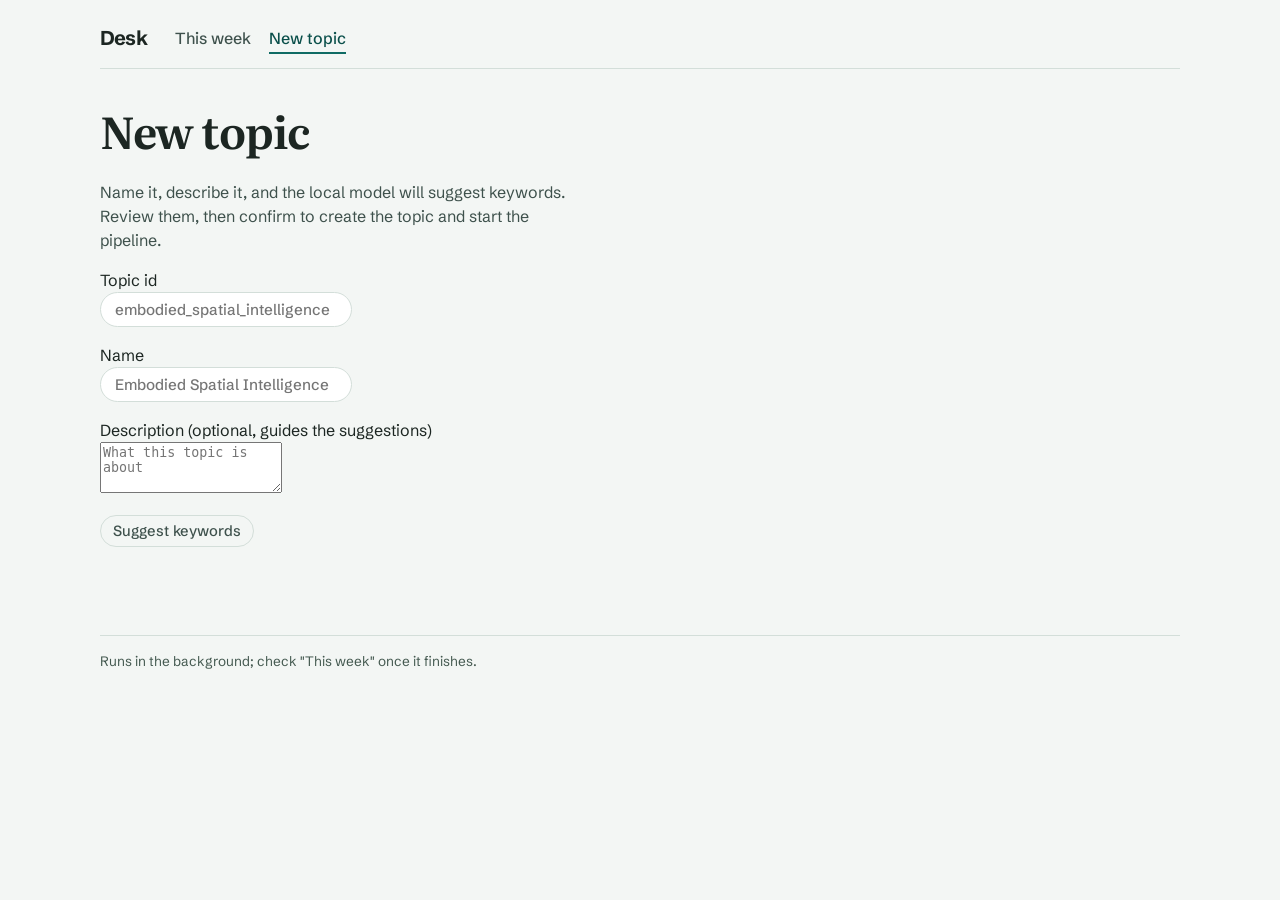
==== web/new-topic.html @ d1366c11 "feat(topics): suggest keywords and trigger the pipeline on topic creation Adds a new topics.suggest " ====
<!DOCTYPE html>
<html lang="en">
  <head>
    <meta charset="utf-8" />
    <meta name="viewport" content="width=device-width, initial-scale=1" />
    <title>New topic · Desk</title>
    <meta name="theme-color" content="#f3f6f4" />
    <link rel="preconnect" href="https://fonts.googleapis.com" />
    <link rel="preconnect" href="https://fonts.gstatic.com" crossorigin />
    <link
      href="https://fonts.googleapis.com/css2?family=IBM+Plex+Mono:wght@400;500&family=Literata:opsz,wght@7..72,480;7..72,650&family=Schibsted+Grotesk:wght@500;600;700&display=swap"
      rel="stylesheet"
    />
    <link rel="stylesheet" href="css/desk.css" />
  </head>
  <body>
    <a class="skip" href="#main">Skip to content</a>
    <div class="wrap">
      <header class="topbar">
        <a class="brand" href="index.html">Desk</a>
        <nav class="nav" aria-label="Desk">
          <a href="index.html">This week</a>
          <a href="new-topic.html" aria-current="page">New topic</a>
        </nav>
      </header>
      <main id="main">
        <h1>New topic</h1>
        <p class="empty" id="intro">
          Name it, describe it, and the local model will suggest keywords. Review them, then
          confirm to create the topic and start the pipeline.
        </p>

        <form id="topic-form">
          <p>
            <label for="topic-id">Topic id</label><br />
            <input class="search" id="topic-id" name="id" required pattern="[a-z0-9_]+"
              placeholder="embodied_spatial_intelligence" />
          </p>
          <p>
            <label for="topic-name">Name</label><br />
            <input class="search" id="topic-name" name="name" required
              placeholder="Embodied Spatial Intelligence" />
          </p>
          <p>
            <label for="topic-description">Description (optional, guides the suggestions)</label
            ><br />
            <textarea id="topic-description" name="description" rows="3"
              placeholder="What this topic is about"></textarea>
          </p>
          <p><button class="button" type="submit" id="suggest-button">Suggest keywords</button></p>
        </form>

        <div id="review" hidden>
          <h2>Suggested keywords</h2>
          <p id="keyword-list"></p>
          <p>
            <button class="button" id="confirm-button" type="button">
              Create topic and start pipeline
            </button>
            <button class="button" id="cancel-button" type="button">Back</button>
          </p>
        </div>

        <p id="status" role="status"></p>
      </main>
      <footer class="footer">Runs in the background; check "This week" once it finishes.</footer>
    </div>
    <script src="js/new-topic.js"></script>
  </body>
</html>
---- web/css/desk.css ----
/* Reading desk. Cool paper, ink, one tide accent. The rubber stamp is the only playful mark. */

:root {
  --paper: #f3f6f4;
  --ink: #1c2622;
  --muted: #3e514c;
  --faint: #445950;
  --line: #d3ded9;
  --card: #ffffff;
  --tide: #0f6b64;
  --tide-deep: #0a4f4a;
  --wash: #e4f2ef;
  --carmine: #9d3450;
  --sans: "Schibsted Grotesk", "Avenir Next", "Segoe UI", sans-serif;
  --serif: "Literata", "Iowan Old Style", Palatino, Georgia, serif;
  --mono: "IBM Plex Mono", ui-monospace, monospace;
  color-scheme: light;
}

*,
*::before,
*::after {
  box-sizing: border-box;
}

html {
  scroll-behavior: smooth;
}

body {
  margin: 0;
  background: var(--paper);
  color: var(--ink);
  font-family: var(--sans);
  font-size: 16px;
  line-height: 1.5;
}

::selection {
  background: var(--wash);
  color: var(--ink);
}

a {
  color: var(--tide-deep);
  text-decoration-thickness: 1px;
  text-underline-offset: 0.18em;
}

a:hover {
  color: var(--tide);
}

:focus-visible {
  outline: 2px solid var(--tide);
  outline-offset: 3px;
}

.skip {
  position: absolute;
  left: 16px;
  top: -48px;
  background: var(--ink);
  color: white;
  padding: 8px 12px;
  z-index: 5;
}

.skip:focus {
  top: 12px;
}

.wrap {
  width: min(1080px, calc(100vw - 40px));
  margin: 0 auto;
}

.topbar {
  display: grid;
  grid-template-columns: auto 1fr auto;
  grid-template-areas: "brand nav tools";
  align-items: center;
  gap: 12px 28px;
  padding: 22px 0 14px;
  position: sticky;
  top: 0;
  z-index: 3;
  background: var(--paper);
  border-bottom: 1px solid var(--line);
}

.brand {
  grid-area: brand;
  font-weight: 700;
  letter-spacing: -0.04em;
  font-size: 1.25rem;
  color: var(--ink);
  text-decoration: none;
}

.nav {
  grid-area: nav;
  display: flex;
  flex-wrap: wrap;
  gap: 6px 18px;
  min-width: 0;
}

.nav a {
  color: var(--muted);
  text-decoration: none;
  font-weight: 500;
  padding: 4px 0;
}

.nav a:hover {
  color: var(--ink);
}

.nav a[aria-current="page"] {
  color: var(--tide-deep);
  box-shadow: inset 0 -2px 0 var(--tide);
}

.tools {
  grid-area: tools;
  display: flex;
  flex-wrap: wrap;
  gap: 10px;
  justify-content: flex-end;
}

.switcher {
  appearance: none;
  font: 500 0.92rem var(--sans);
  color: var(--ink);
  background: transparent url("data:image/svg+xml,%3Csvg xmlns='http://www.w3.org/2000/svg' width='12' height='8' viewBox='0 0 12 8'%3E%3Cpath fill='%233e514c' d='M1 1.5 6 6.5 11 1.5'/%3E%3C/svg%3E") no-repeat right 2px center;
  border: none;
  border-bottom: 1px solid var(--line);
  border-radius: 0;
  padding: 6px 18px 6px 0;
  max-width: 16rem;
}

#main {
  padding: 36px 0 72px;
  outline: none;
}

.kicker {
  margin: 0 0 8px;
  font-family: var(--mono);
  font-size: 0.72rem;
  font-weight: 500;
  letter-spacing: 0.14em;
  text-transform: uppercase;
  color: var(--faint);
}

h1,
h2,
h3,
.paper-row-title {
  font-family: var(--serif);
  font-weight: 650;
  letter-spacing: -0.02em;
}

h3 {
  margin: 0 0 0.35rem;
  font-size: 1.15rem;
  line-height: 1.3;
}

h1 {
  margin: 0;
  font-size: clamp(2rem, 4vw, 2.75rem);
  line-height: 1.15;
}

h2 {
  margin: 2rem 0 0.6rem;
  font-size: 1.35rem;
  line-height: 1.25;
}

.week-head,
.page-head {
  display: flex;
  justify-content: space-between;
  align-items: flex-start;
  gap: 20px;
}

.stamp {
  flex: none;
  margin: 8px 0 0 16px;
  transform-origin: center;
  font-family: var(--mono);
  font-size: 0.68rem;
  font-weight: 500;
  letter-spacing: 0.12em;
  text-transform: uppercase;
  line-height: 1;
  padding: 0.5rem 0.7rem 0.42rem 0.55rem;
  border: 2px solid currentColor;
  box-shadow: inset 0 0 0 1px currentColor;
  border-radius: 2px;
  transform: rotate(-8deg);
}

.stamp-complete,
.stamp-running {
  color: var(--tide);
}

.stamp-degraded,
.stamp-failed {
  color: var(--carmine);
}

.stamp-land {
  animation: stamp-in 280ms ease-out both;
}

@keyframes stamp-in {
  from {
    opacity: 0;
    transform: rotate(-16deg) scale(1.06);
  }
  to {
    opacity: 1;
    transform: rotate(-8deg) scale(1);
  }
}

.funnel {
  display: flex;
  flex-wrap: wrap;
  gap: 0.35rem 0.9rem;
  margin: 18px 0 0;
  padding: 0;
  list-style: none;
  color: var(--muted);
  font-variant-numeric: tabular-nums;
}

.funnel strong {
  color: var(--ink);
  font-weight: 600;
}

.quiet {
  margin: 8px 0 0;
  color: var(--faint);
  font-size: 0.9rem;
}

.desk-grid {
  display: grid;
  grid-template-columns: minmax(0, 1fr) 260px;
  gap: 48px;
  align-items: start;
  margin-top: 28px;
}

.desk-grid > * {
  min-width: 0;
}

.lede {
  margin: 0;
  max-width: min(62ch, 100%);
  font-family: var(--serif);
  font-size: 1.28rem;
  font-weight: 480;
  line-height: 1.45;
  font-optical-sizing: auto;
}

.finding,
.idea,
.gap {
  margin: 0 0 1.1rem;
  max-width: min(66ch, 100%);
}

.finding p,
.prose p,
.gap p,
.idea p {
  margin: 0 0 0.4rem;
}

.from,
.support {
  margin: 0;
  color: var(--muted);
  font-size: 0.9rem;
}

.side {
  position: sticky;
  top: 84px;
  padding-top: 4px;
}

.shelf-label {
  margin: 14px 0 4px;
  font-size: 0.78rem;
  font-weight: 600;
  letter-spacing: 0.04em;
  text-transform: uppercase;
  color: var(--faint);
}

.shelf {
  list-style: none;
  margin: 0;
  padding: 0;
}

.shelf a {
  display: block;
  padding: 6px 0;
  text-decoration: none;
  color: var(--ink);
  border-top: 1px solid var(--line);
}

.shelf li:last-child a {
  border-bottom: 1px solid var(--line);
}

.shelf a:hover {
  color: var(--tide-deep);
}

.errors {
  margin-top: 28px;
  max-width: 66ch;
}

.errors summary {
  cursor: pointer;
  color: var(--carmine);
  font-weight: 600;
}

.error-list {
  margin: 10px 0 0;
  padding: 0;
  list-style: none;
}

.error-list li {
  padding: 8px 0;
  border-top: 1px solid var(--line);
  color: var(--muted);
}

.error-list strong {
  color: var(--ink);
  font-weight: 600;
}

.filters {
  display: flex;
  flex-wrap: wrap;
  gap: 8px;
  align-items: center;
  margin: 20px 0 8px;
}

.filters button,
.suggest button,
.button {
  font: 500 0.92rem var(--sans);
  color: var(--muted);
  background: transparent;
  border: 1px solid var(--line);
  border-radius: 999px;
  padding: 6px 12px;
  cursor: pointer;
}

.filters button[aria-pressed="true"] {
  color: var(--tide-deep);
  background: var(--wash);
  border-color: transparent;
}

.filters button:hover,
.suggest button:hover,
.button:hover {
  color: var(--ink);
  border-color: var(--muted);
}

.search {
  margin-left: auto;
  font: 500 0.95rem var(--sans);
  color: var(--ink);
  background: var(--card);
  border: 1px solid var(--line);
  border-radius: 999px;
  padding: 7px 14px;
  min-width: min(240px, 100%);
}

.paper-list {
  margin: 12px 0 0;
  padding: 0;
  list-style: none;
}

.paper-row {
  display: grid;
  grid-template-columns: 2.5rem minmax(0, 1fr);
  gap: 12px;
  padding: 16px 8px;
  border-top: 1px solid var(--line);
  text-decoration: none;
  color: inherit;
}

.paper-list li:last-child .paper-row {
  border-bottom: 1px solid var(--line);
}

.paper-row:hover {
  background: var(--wash);
}

.idx {
  font-family: var(--mono);
  font-size: 0.78rem;
  color: var(--tide);
  padding-top: 6px;
  font-variant-numeric: tabular-nums;
}

.paper-row-title {
  display: block;
  font-size: 1.25rem;
  line-height: 1.25;
  color: var(--ink);
}

.paper-row-meta,
.meta {
  display: block;
  margin-top: 4px;
  color: var(--faint);
  font-size: 0.88rem;
}

.mark {
  color: var(--carmine);
}

.paper-row-dek {
  display: block;
  margin-top: 6px;
  max-width: 68ch;
  color: var(--muted);
}

.back {
  display: inline-block;
  margin-bottom: 14px;
  font-weight: 500;
  text-decoration: none;
}

.card-block {
  margin-top: 22px;
  max-width: 68ch;
}

.card-block p,
.card-block li {
  font-family: var(--serif);
  font-size: 1.05rem;
  line-height: 1.5;
}

.card-block ul {
  margin: 0;
  padding-left: 1.1rem;
}

.claim {
  margin: 0 0 14px;
  padding: 0 0 0 14px;
  border-left: 2px solid var(--tide);
}

.claim p {
  margin: 0;
}

.claim footer {
  margin-top: 4px;
  font-family: var(--mono);
  font-size: 0.75rem;
  color: var(--faint);
}

.links {
  display: flex;
  flex-wrap: wrap;
  gap: 8px 16px;
  margin-top: 18px;
}

.run-list {
  list-style: none;
  margin: 18px 0 0;
  padding: 0;
}

.run-row {
  display: grid;
  grid-template-columns: minmax(0, 1.4fr) auto auto;
  gap: 12px 24px;
  align-items: baseline;
  padding: 16px 0;
  border-top: 1px solid var(--line);
  color: inherit;
  text-decoration: none;
}

.run-list li:last-child .run-row {
  border-bottom: 1px solid var(--line);
}

.run-row:hover .run-period {
  color: var(--tide-deep);
}

.run-period {
  font-family: var(--serif);
  font-size: 1.3rem;
  font-weight: 650;
}

.run-meta {
  color: var(--faint);
  font-variant-numeric: tabular-nums;
}

.run-row .stamp {
  transform: none;
  animation: none;
}

.ask-context {
  margin: 8px 0 0;
  color: var(--muted);
}

.suggest {
  display: flex;
  flex-wrap: wrap;
  gap: 8px;
  margin: 18px 0;
}

.thread {
  max-width: 68ch;
  margin: 0;
  padding: 0;
  list-style: none;
}

.turn {
  padding: 16px 0;
  border-top: 1px solid var(--line);
}

.turn-label {
  margin: 0 0 6px;
  font-size: 0.78rem;
  font-weight: 600;
  letter-spacing: 0.06em;
  text-transform: uppercase;
  color: var(--faint);
}

.turn p {
  margin: 0 0 0.5rem;
  font-family: var(--serif);
  font-size: 1.08rem;
  line-height: 1.5;
}

.you p {
  font-family: var(--sans);
  font-size: 1rem;
}

.cites {
  list-style: none;
  margin: 8px 0 0;
  padding: 0;
  font-family: var(--sans);
  font-size: 0.9rem;
}

.composer {
  display: flex;
  gap: 10px;
  align-items: flex-end;
  max-width: 68ch;
  margin-top: 12px;
  padding-top: 12px;
  position: sticky;
  bottom: 0;
  background: var(--paper);
}

.composer textarea {
  flex: 1;
  min-height: 52px;
  resize: vertical;
  font: 1rem/1.4 var(--sans);
  color: var(--ink);
  background: var(--card);
  border: 1px solid var(--line);
  border-radius: 8px;
  padding: 12px;
}

.primary {
  font: 600 0.95rem var(--sans);
  color: white;
  background: var(--tide);
  border: none;
  border-radius: 8px;
  padding: 12px 16px;
  cursor: pointer;
}

.primary:hover {
  background: var(--tide-deep);
}

.note {
  max-width: 68ch;
  color: var(--muted);
  font-size: 0.9rem;
}

.empty {
  margin-top: 24px;
  max-width: 48ch;
  color: var(--muted);
}

.footer {
  border-top: 1px solid var(--line);
  padding: 16px 0 28px;
  color: var(--faint);
  font-size: 0.85rem;
}

.noscript {
  width: min(1080px, calc(100% - 40px));
  margin: 24px auto;
}

@media (max-width: 860px) {
  .topbar {
    grid-template-columns: 1fr;
    grid-template-areas:
      "brand"
      "tools"
      "nav";
  }

  .tools {
    display: grid;
    grid-template-columns: auto minmax(0, 1fr);
    justify-content: stretch;
    gap: 8px 12px;
  }

  .switcher {
    width: 100%;
    max-width: none;
    min-width: 0;
  }

  .week-head,
  .page-head {
    flex-direction: column;
    align-items: flex-start;
  }

  .stamp {
    order: -1;
    margin: 0 0 10px;
  }

  .desk-grid {
    grid-template-columns: 1fr;
    gap: 28px;
  }

  .side {
    position: static;
  }

  .search {
    margin-left: 0;
    width: 100%;
  }

  .run-row {
    grid-template-columns: 1fr;
  }
}

@media (prefers-reduced-motion: reduce) {
  html {
    scroll-behavior: auto;
  }

  .stamp-land {
    animation: none;
  }
}
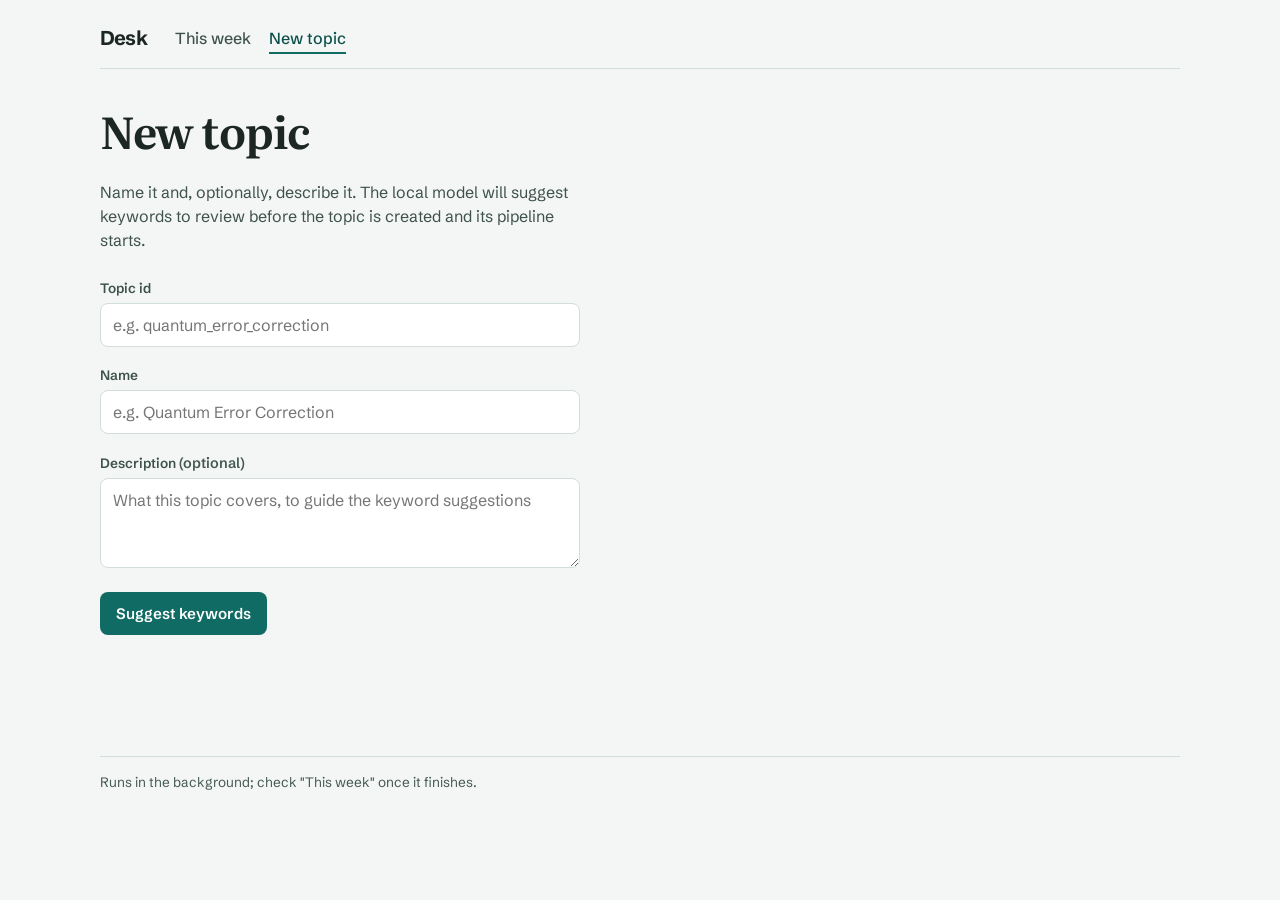
==== commit d53ede43: "fix(desk): style the new-topic form and drop stale placeholders The form had no dedicated styling (p" ====
--- a/web/new-topic.html
+++ b/web/new-topic.html
@@ -25,43 +25,61 @@
       </header>
       <main id="main">
         <h1>New topic</h1>
-        <p class="empty" id="intro">
-          Name it, describe it, and the local model will suggest keywords. Review them, then
-          confirm to create the topic and start the pipeline.
+        <p class="empty">
+          Name it and, optionally, describe it. The local model will suggest keywords to review
+          before the topic is created and its pipeline starts.
         </p>
 
-        <form id="topic-form">
-          <p>
-            <label for="topic-id">Topic id</label><br />
-            <input class="search" id="topic-id" name="id" required pattern="[a-z0-9_]+"
-              placeholder="embodied_spatial_intelligence" />
-          </p>
-          <p>
-            <label for="topic-name">Name</label><br />
-            <input class="search" id="topic-name" name="name" required
-              placeholder="Embodied Spatial Intelligence" />
-          </p>
-          <p>
-            <label for="topic-description">Description (optional, guides the suggestions)</label
-            ><br />
-            <textarea id="topic-description" name="description" rows="3"
-              placeholder="What this topic is about"></textarea>
-          </p>
-          <p><button class="button" type="submit" id="suggest-button">Suggest keywords</button></p>
+        <form id="topic-form" class="topic-form" novalidate>
+          <div class="field">
+            <label for="topic-id">Topic id</label>
+            <input
+              type="text"
+              id="topic-id"
+              name="id"
+              required
+              pattern="[a-z0-9_]+"
+              placeholder="e.g. quantum_error_correction"
+              autocomplete="off"
+            />
+          </div>
+          <div class="field">
+            <label for="topic-name">Name</label>
+            <input
+              type="text"
+              id="topic-name"
+              name="name"
+              required
+              placeholder="e.g. Quantum Error Correction"
+              autocomplete="off"
+            />
+          </div>
+          <div class="field">
+            <label for="topic-description">Description <span class="quiet">(optional)</span></label>
+            <textarea
+              id="topic-description"
+              name="description"
+              rows="3"
+              placeholder="What this topic covers, to guide the keyword suggestions"
+            ></textarea>
+          </div>
+          <div class="form-actions">
+            <button class="primary" type="submit" id="suggest-button">Suggest keywords</button>
+          </div>
         </form>
 
-        <div id="review" hidden>
+        <div id="review" class="keyword-review" hidden>
           <h2>Suggested keywords</h2>
-          <p id="keyword-list"></p>
-          <p>
-            <button class="button" id="confirm-button" type="button">
+          <ul class="keyword-chips" id="keyword-list"></ul>
+          <div class="form-actions">
+            <button class="primary" id="confirm-button" type="button">
               Create topic and start pipeline
             </button>
             <button class="button" id="cancel-button" type="button">Back</button>
-          </p>
+          </div>
         </div>
 
-        <p id="status" role="status"></p>
+        <p id="status" class="status-line" role="status"></p>
       </main>
       <footer class="footer">Runs in the background; check "This week" once it finishes.</footer>
     </div>
--- a/web/css/desk.css
+++ b/web/css/desk.css
@@ -665,6 +665,95 @@
   font-size: 0.85rem;
 }
 
+.topic-form {
+  margin-top: 28px;
+  max-width: 480px;
+  display: flex;
+  flex-direction: column;
+  gap: 20px;
+}
+
+.field {
+  display: flex;
+  flex-direction: column;
+  gap: 6px;
+}
+
+.field label {
+  font: 600 0.85rem var(--sans);
+  color: var(--muted);
+}
+
+.field input[type="text"],
+.field textarea {
+  font: 1rem/1.4 var(--sans);
+  color: var(--ink);
+  background: var(--card);
+  border: 1px solid var(--line);
+  border-radius: 8px;
+  padding: 10px 12px;
+}
+
+.field input[type="text"]:focus,
+.field textarea:focus {
+  border-color: var(--tide);
+}
+
+.field textarea {
+  resize: vertical;
+  min-height: 72px;
+}
+
+.form-actions {
+  display: flex;
+  gap: 10px;
+  margin-top: 4px;
+}
+
+.keyword-review {
+  margin-top: 28px;
+  max-width: 480px;
+}
+
+.keyword-chips {
+  display: flex;
+  flex-wrap: wrap;
+  gap: 8px;
+  margin: 14px 0 24px;
+  padding: 0;
+  list-style: none;
+}
+
+.keyword-chip {
+  font: 500 0.88rem var(--sans);
+  color: var(--tide-deep);
+  background: var(--wash);
+  border-radius: 999px;
+  padding: 6px 14px;
+}
+
+.keyword-chip[data-empty="true"] {
+  color: var(--faint);
+  background: transparent;
+  border: 1px dashed var(--line);
+}
+
+.status-line {
+  margin-top: 18px;
+  max-width: 480px;
+  font-size: 0.9rem;
+  color: var(--muted);
+  min-height: 1.2em;
+}
+
+.status-line[data-tone="error"] {
+  color: var(--carmine);
+}
+
+.status-line[data-tone="success"] {
+  color: var(--tide-deep);
+}
+
 .noscript {
   width: min(1080px, calc(100% - 40px));
   margin: 24px auto;
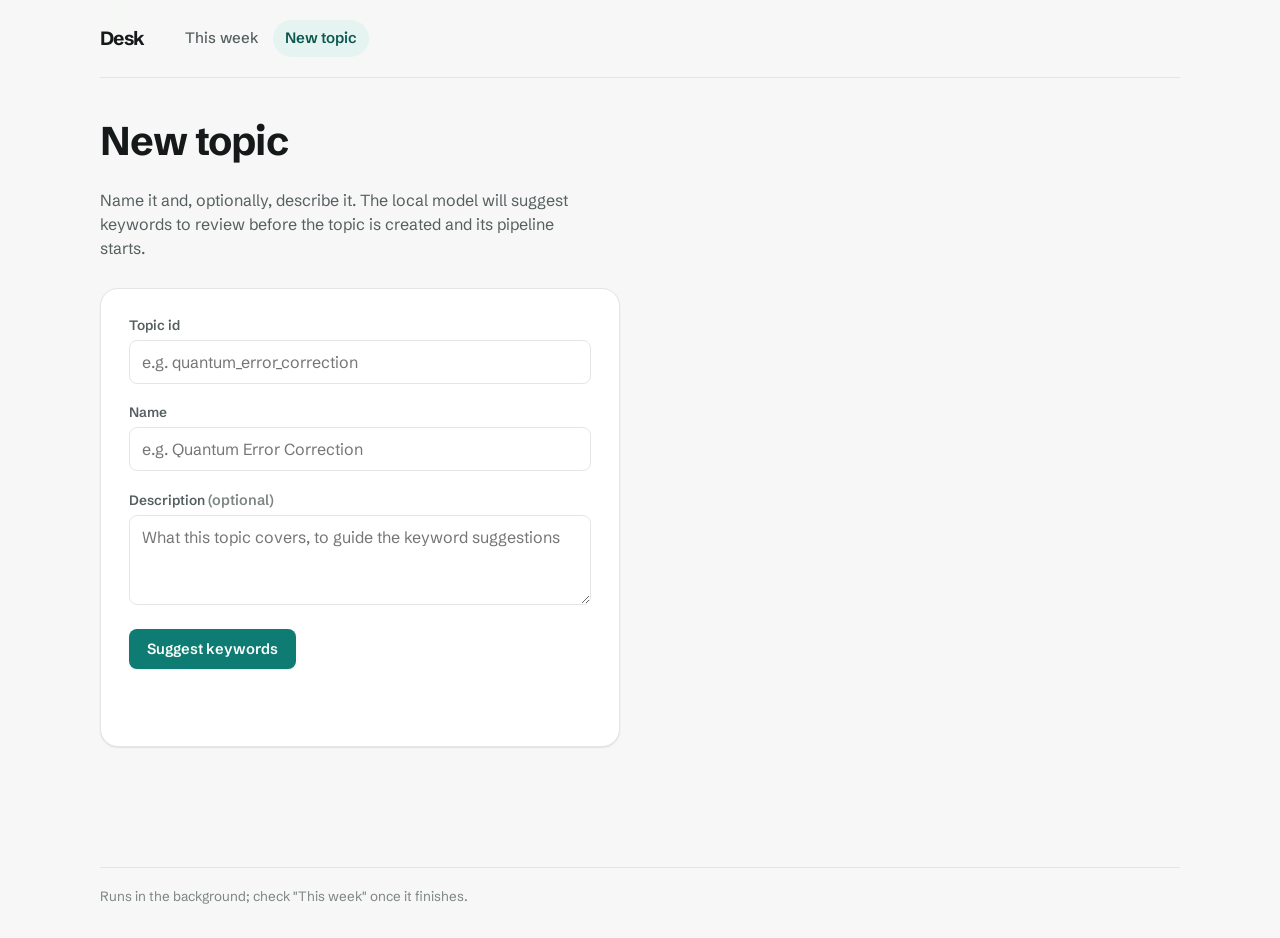
==== commit a3e60014: "fix(desk): redesign as a premium neutral system, drop vintage stamp/serif chrome The stylesheet's ow" ====
--- a/web/new-topic.html
+++ b/web/new-topic.html
@@ -30,56 +30,60 @@
           before the topic is created and its pipeline starts.
         </p>
 
-        <form id="topic-form" class="topic-form" novalidate>
-          <div class="field">
-            <label for="topic-id">Topic id</label>
-            <input
-              type="text"
-              id="topic-id"
-              name="id"
-              required
-              pattern="[a-z0-9_]+"
-              placeholder="e.g. quantum_error_correction"
-              autocomplete="off"
-            />
+        <div class="panel">
+          <form id="topic-form" class="topic-form" novalidate>
+            <div class="field">
+              <label for="topic-id">Topic id</label>
+              <input
+                type="text"
+                id="topic-id"
+                name="id"
+                required
+                pattern="[a-z0-9_]+"
+                placeholder="e.g. quantum_error_correction"
+                autocomplete="off"
+              />
+            </div>
+            <div class="field">
+              <label for="topic-name">Name</label>
+              <input
+                type="text"
+                id="topic-name"
+                name="name"
+                required
+                placeholder="e.g. Quantum Error Correction"
+                autocomplete="off"
+              />
+            </div>
+            <div class="field">
+              <label for="topic-description"
+                >Description <span class="quiet">(optional)</span></label
+              >
+              <textarea
+                id="topic-description"
+                name="description"
+                rows="3"
+                placeholder="What this topic covers, to guide the keyword suggestions"
+              ></textarea>
+            </div>
+            <div class="form-actions">
+              <button class="primary" type="submit" id="suggest-button">Suggest keywords</button>
+            </div>
+          </form>
+
+          <div id="review" class="keyword-review" hidden>
+            <h2>Suggested keywords</h2>
+            <ul class="keyword-chips" id="keyword-list"></ul>
+            <div class="form-actions">
+              <button class="primary" id="confirm-button" type="button">
+                Create topic and start pipeline
+              </button>
+              <button class="button" id="cancel-button" type="button">Back</button>
+            </div>
           </div>
-          <div class="field">
-            <label for="topic-name">Name</label>
-            <input
-              type="text"
-              id="topic-name"
-              name="name"
-              required
-              placeholder="e.g. Quantum Error Correction"
-              autocomplete="off"
-            />
-          </div>
-          <div class="field">
-            <label for="topic-description">Description <span class="quiet">(optional)</span></label>
-            <textarea
-              id="topic-description"
-              name="description"
-              rows="3"
-              placeholder="What this topic covers, to guide the keyword suggestions"
-            ></textarea>
-          </div>
-          <div class="form-actions">
-            <button class="primary" type="submit" id="suggest-button">Suggest keywords</button>
-          </div>
-        </form>
 
-        <div id="review" class="keyword-review" hidden>
-          <h2>Suggested keywords</h2>
-          <ul class="keyword-chips" id="keyword-list"></ul>
-          <div class="form-actions">
-            <button class="primary" id="confirm-button" type="button">
-              Create topic and start pipeline
-            </button>
-            <button class="button" id="cancel-button" type="button">Back</button>
-          </div>
+          <p id="status" class="status-line" role="status"></p>
         </div>
-
-        <p id="status" class="status-line" role="status"></p>
       </main>
       <footer class="footer">Runs in the background; check "This week" once it finishes.</footer>
     </div>
--- a/web/css/desk.css
+++ b/web/css/desk.css
@@ -1,19 +1,31 @@
-/* Reading desk. Cool paper, ink, one tide accent. The rubber stamp is the only playful mark. */
+/* Reading desk. Clean neutral surface, one accent, soft elevation. */
 
 :root {
-  --paper: #f3f6f4;
-  --ink: #1c2622;
-  --muted: #3e514c;
-  --faint: #445950;
-  --line: #d3ded9;
-  --card: #ffffff;
-  --tide: #0f6b64;
-  --tide-deep: #0a4f4a;
-  --wash: #e4f2ef;
-  --carmine: #9d3450;
+  --bg: #f6f7f6;
+  --surface: #ffffff;
+  --surface-2: #eef0ef;
+  --ink: #15191a;
+  --muted: #565f60;
+  --faint: #7c8484;
+  --line: #e3e6e4;
+  --line-strong: #d1d6d3;
+  --tide: #0e7c72;
+  --tide-deep: #0a5850;
+  --wash: #e6f4f1;
+  --carmine: #ae3155;
+  --carmine-wash: #fbe9ee;
   --sans: "Schibsted Grotesk", "Avenir Next", "Segoe UI", sans-serif;
   --serif: "Literata", "Iowan Old Style", Palatino, Georgia, serif;
   --mono: "IBM Plex Mono", ui-monospace, monospace;
+  --radius-sm: 8px;
+  --radius-md: 12px;
+  --radius-lg: 18px;
+  --shadow-sm: 0 1px 2px rgba(21, 25, 26, 0.05), 0 1px 1px rgba(21, 25, 26, 0.04);
+  --shadow-md: 0 6px 16px rgba(21, 25, 26, 0.08), 0 2px 6px rgba(21, 25, 26, 0.05);
+  --shadow-lg: 0 16px 40px rgba(21, 25, 26, 0.14), 0 4px 12px rgba(21, 25, 26, 0.06);
+  --ease: cubic-bezier(0.2, 0, 0, 1);
+  --fast: 120ms;
+  --speed: 180ms;
   color-scheme: light;
 }
 
@@ -29,11 +41,12 @@
 
 body {
   margin: 0;
-  background: var(--paper);
+  background: var(--bg);
   color: var(--ink);
   font-family: var(--sans);
   font-size: 16px;
   line-height: 1.5;
+  -webkit-font-smoothing: antialiased;
 }
 
 ::selection {
@@ -45,6 +58,7 @@
   color: var(--tide-deep);
   text-decoration-thickness: 1px;
   text-underline-offset: 0.18em;
+  transition: color var(--fast) var(--ease);
 }
 
 a:hover {
@@ -53,7 +67,8 @@
 
 :focus-visible {
   outline: 2px solid var(--tide);
-  outline-offset: 3px;
+  outline-offset: 2px;
+  border-radius: 4px;
 }
 
 .skip {
@@ -63,7 +78,9 @@
   background: var(--ink);
   color: white;
   padding: 8px 12px;
+  border-radius: var(--radius-sm);
   z-index: 5;
+  transition: top var(--speed) var(--ease);
 }
 
 .skip:focus {
@@ -81,19 +98,21 @@
   grid-template-areas: "brand nav tools";
   align-items: center;
   gap: 12px 28px;
-  padding: 22px 0 14px;
+  padding: 20px 0;
   position: sticky;
   top: 0;
   z-index: 3;
-  background: var(--paper);
+  background: color-mix(in srgb, var(--bg) 88%, transparent);
+  backdrop-filter: saturate(180%) blur(10px);
+  -webkit-backdrop-filter: saturate(180%) blur(10px);
   border-bottom: 1px solid var(--line);
 }
 
 .brand {
   grid-area: brand;
   font-weight: 700;
-  letter-spacing: -0.04em;
-  font-size: 1.25rem;
+  letter-spacing: -0.03em;
+  font-size: 1.2rem;
   color: var(--ink);
   text-decoration: none;
 }
@@ -102,7 +121,8 @@
   grid-area: nav;
   display: flex;
   flex-wrap: wrap;
-  gap: 6px 18px;
+  align-items: center;
+  gap: 2px;
   min-width: 0;
 }
 
@@ -110,16 +130,23 @@
   color: var(--muted);
   text-decoration: none;
   font-weight: 500;
-  padding: 4px 0;
+  font-size: 0.94rem;
+  padding: 7px 12px;
+  border-radius: 999px;
+  transition:
+    color var(--fast) var(--ease),
+    background-color var(--fast) var(--ease);
 }
 
 .nav a:hover {
   color: var(--ink);
+  background: var(--surface-2);
 }
 
 .nav a[aria-current="page"] {
   color: var(--tide-deep);
-  box-shadow: inset 0 -2px 0 var(--tide);
+  background: var(--wash);
+  font-weight: 600;
 }
 
 .tools {
@@ -128,22 +155,37 @@
   flex-wrap: wrap;
   gap: 10px;
   justify-content: flex-end;
+  align-items: center;
 }
 
 .switcher {
   appearance: none;
-  font: 500 0.92rem var(--sans);
-  color: var(--ink);
-  background: transparent url("data:image/svg+xml,%3Csvg xmlns='http://www.w3.org/2000/svg' width='12' height='8' viewBox='0 0 12 8'%3E%3Cpath fill='%233e514c' d='M1 1.5 6 6.5 11 1.5'/%3E%3C/svg%3E") no-repeat right 2px center;
-  border: none;
-  border-bottom: 1px solid var(--line);
-  border-radius: 0;
-  padding: 6px 18px 6px 0;
+  font: 500 0.9rem var(--sans);
+  color: var(--ink);
+  background: var(--surface)
+    url("data:image/svg+xml,%3Csvg xmlns='http://www.w3.org/2000/svg' width='12' height='8' viewBox='0 0 12 8'%3E%3Cpath fill='%23565f60' d='M1 1.5 6 6.5 11 1.5'/%3E%3C/svg%3E")
+    no-repeat right 12px center;
+  border: 1px solid var(--line);
+  border-radius: var(--radius-sm);
+  padding: 8px 30px 8px 12px;
   max-width: 16rem;
+  transition:
+    border-color var(--fast) var(--ease),
+    box-shadow var(--fast) var(--ease);
+}
+
+.switcher:hover {
+  border-color: var(--line-strong);
+}
+
+.switcher:focus-visible {
+  outline: none;
+  border-color: var(--tide);
+  box-shadow: 0 0 0 3px var(--wash);
 }
 
 #main {
-  padding: 36px 0 72px;
+  padding: 40px 0 80px;
   outline: none;
 }
 
@@ -159,29 +201,29 @@
 
 h1,
 h2,
-h3,
-.paper-row-title {
-  font-family: var(--serif);
-  font-weight: 650;
+h3 {
+  font-family: var(--sans);
+  font-weight: 700;
   letter-spacing: -0.02em;
+  color: var(--ink);
 }
 
 h3 {
   margin: 0 0 0.35rem;
-  font-size: 1.15rem;
+  font-size: 1.1rem;
   line-height: 1.3;
 }
 
 h1 {
   margin: 0;
-  font-size: clamp(2rem, 4vw, 2.75rem);
+  font-size: clamp(1.9rem, 3.4vw, 2.5rem);
   line-height: 1.15;
 }
 
 h2 {
-  margin: 2rem 0 0.6rem;
-  font-size: 1.35rem;
-  line-height: 1.25;
+  margin: 2.2rem 0 0.7rem;
+  font-size: 1.25rem;
+  line-height: 1.3;
 }
 
 .week-head,
@@ -194,51 +236,55 @@
 
 .stamp {
   flex: none;
-  margin: 8px 0 0 16px;
-  transform-origin: center;
-  font-family: var(--mono);
-  font-size: 0.68rem;
-  font-weight: 500;
-  letter-spacing: 0.12em;
-  text-transform: uppercase;
+  display: inline-flex;
+  align-items: center;
+  gap: 6px;
+  margin: 4px 0 0;
+  font-family: var(--sans);
+  font-size: 0.78rem;
+  font-weight: 600;
+  letter-spacing: 0.02em;
   line-height: 1;
-  padding: 0.5rem 0.7rem 0.42rem 0.55rem;
-  border: 2px solid currentColor;
-  box-shadow: inset 0 0 0 1px currentColor;
-  border-radius: 2px;
-  transform: rotate(-8deg);
-}
-
-.stamp-complete,
-.stamp-running {
-  color: var(--tide);
+  padding: 7px 12px;
+  border-radius: 999px;
+  background: var(--wash);
+  color: var(--tide-deep);
+}
+
+.stamp::before {
+  content: "";
+  width: 6px;
+  height: 6px;
+  border-radius: 50%;
+  background: currentColor;
 }
 
 .stamp-degraded,
 .stamp-failed {
+  background: var(--carmine-wash);
   color: var(--carmine);
 }
 
 .stamp-land {
-  animation: stamp-in 280ms ease-out both;
+  animation: stamp-in 220ms var(--ease) both;
 }
 
 @keyframes stamp-in {
   from {
     opacity: 0;
-    transform: rotate(-16deg) scale(1.06);
+    transform: translateY(-3px);
   }
   to {
     opacity: 1;
-    transform: rotate(-8deg) scale(1);
+    transform: translateY(0);
   }
 }
 
 .funnel {
   display: flex;
   flex-wrap: wrap;
-  gap: 0.35rem 0.9rem;
-  margin: 18px 0 0;
+  gap: 0.35rem 1.1rem;
+  margin: 20px 0 0;
   padding: 0;
   list-style: none;
   color: var(--muted);
@@ -247,7 +293,7 @@
 
 .funnel strong {
   color: var(--ink);
-  font-weight: 600;
+  font-weight: 700;
 }
 
 .quiet {
@@ -272,17 +318,22 @@
   margin: 0;
   max-width: min(62ch, 100%);
   font-family: var(--serif);
-  font-size: 1.28rem;
+  font-size: 1.24rem;
   font-weight: 480;
-  line-height: 1.45;
+  line-height: 1.5;
+  color: var(--muted);
   font-optical-sizing: auto;
 }
 
 .finding,
 .idea,
 .gap {
-  margin: 0 0 1.1rem;
+  margin: 0 0 14px;
   max-width: min(66ch, 100%);
+  padding: 16px 18px;
+  background: var(--surface);
+  border: 1px solid var(--line);
+  border-radius: var(--radius-md);
 }
 
 .finding p,
@@ -296,20 +347,20 @@
 .support {
   margin: 0;
   color: var(--muted);
-  font-size: 0.9rem;
+  font-size: 0.88rem;
 }
 
 .side {
   position: sticky;
-  top: 84px;
+  top: 96px;
   padding-top: 4px;
 }
 
 .shelf-label {
-  margin: 14px 0 4px;
-  font-size: 0.78rem;
-  font-weight: 600;
-  letter-spacing: 0.04em;
+  margin: 16px 0 6px;
+  font-size: 0.76rem;
+  font-weight: 700;
+  letter-spacing: 0.05em;
   text-transform: uppercase;
   color: var(--faint);
 }
@@ -322,18 +373,17 @@
 
 .shelf a {
   display: block;
-  padding: 6px 0;
+  padding: 8px 10px;
+  margin: 0 -10px;
+  border-radius: var(--radius-sm);
   text-decoration: none;
   color: var(--ink);
-  border-top: 1px solid var(--line);
-}
-
-.shelf li:last-child a {
-  border-bottom: 1px solid var(--line);
+  transition: background-color var(--fast) var(--ease);
 }
 
 .shelf a:hover {
   color: var(--tide-deep);
+  background: var(--surface-2);
 }
 
 .errors {
@@ -354,7 +404,7 @@
 }
 
 .error-list li {
-  padding: 8px 0;
+  padding: 10px 0;
   border-top: 1px solid var(--line);
   color: var(--muted);
 }
@@ -365,71 +415,117 @@
 }
 
 .filters {
-  display: flex;
+  display: inline-flex;
   flex-wrap: wrap;
-  gap: 8px;
+  gap: 2px;
   align-items: center;
   margin: 20px 0 8px;
-}
-
-.filters button,
+  padding: 4px;
+  background: var(--surface-2);
+  border-radius: 999px;
+}
+
+.filters button {
+  font: 500 0.88rem var(--sans);
+  color: var(--muted);
+  background: transparent;
+  border: none;
+  border-radius: 999px;
+  padding: 6px 14px;
+  cursor: pointer;
+  transition:
+    color var(--fast) var(--ease),
+    background-color var(--fast) var(--ease),
+    box-shadow var(--fast) var(--ease);
+}
+
+.filters button[aria-pressed="true"] {
+  color: var(--ink);
+  background: var(--surface);
+  box-shadow: var(--shadow-sm);
+  font-weight: 600;
+}
+
+.filters button:not([aria-pressed="true"]):hover {
+  color: var(--ink);
+}
+
 .suggest button,
 .button {
-  font: 500 0.92rem var(--sans);
-  color: var(--muted);
-  background: transparent;
+  font: 500 0.9rem var(--sans);
+  color: var(--muted);
+  background: var(--surface);
   border: 1px solid var(--line);
-  border-radius: 999px;
-  padding: 6px 12px;
+  border-radius: var(--radius-sm);
+  padding: 8px 14px;
   cursor: pointer;
-}
-
-.filters button[aria-pressed="true"] {
-  color: var(--tide-deep);
-  background: var(--wash);
-  border-color: transparent;
-}
-
-.filters button:hover,
+  transition:
+    color var(--fast) var(--ease),
+    border-color var(--fast) var(--ease),
+    box-shadow var(--fast) var(--ease),
+    transform var(--fast) var(--ease);
+}
+
 .suggest button:hover,
 .button:hover {
   color: var(--ink);
-  border-color: var(--muted);
+  border-color: var(--line-strong);
+  box-shadow: var(--shadow-sm);
+}
+
+.button:active {
+  transform: scale(0.98);
 }
 
 .search {
   margin-left: auto;
-  font: 500 0.95rem var(--sans);
-  color: var(--ink);
-  background: var(--card);
+  font: 500 0.94rem var(--sans);
+  color: var(--ink);
+  background: var(--surface);
   border: 1px solid var(--line);
-  border-radius: 999px;
-  padding: 7px 14px;
+  border-radius: var(--radius-sm);
+  padding: 8px 14px;
   min-width: min(240px, 100%);
+  transition:
+    border-color var(--fast) var(--ease),
+    box-shadow var(--fast) var(--ease);
+}
+
+.search:focus-visible {
+  outline: none;
+  border-color: var(--tide);
+  box-shadow: 0 0 0 3px var(--wash);
 }
 
 .paper-list {
-  margin: 12px 0 0;
+  margin: 16px 0 0;
   padding: 0;
   list-style: none;
+  display: flex;
+  flex-direction: column;
+  gap: 8px;
 }
 
 .paper-row {
   display: grid;
   grid-template-columns: 2.5rem minmax(0, 1fr);
   gap: 12px;
-  padding: 16px 8px;
-  border-top: 1px solid var(--line);
+  padding: 16px;
+  background: var(--surface);
+  border: 1px solid var(--line);
+  border-radius: var(--radius-md);
   text-decoration: none;
   color: inherit;
-}
-
-.paper-list li:last-child .paper-row {
-  border-bottom: 1px solid var(--line);
+  transition:
+    border-color var(--fast) var(--ease),
+    box-shadow var(--speed) var(--ease),
+    transform var(--speed) var(--ease);
 }
 
 .paper-row:hover {
-  background: var(--wash);
+  border-color: var(--line-strong);
+  box-shadow: var(--shadow-md);
+  transform: translateY(-1px);
 }
 
 .idx {
@@ -442,8 +538,11 @@
 
 .paper-row-title {
   display: block;
-  font-size: 1.25rem;
-  line-height: 1.25;
+  font-family: var(--sans);
+  font-weight: 650;
+  letter-spacing: -0.01em;
+  font-size: 1.15rem;
+  line-height: 1.3;
   color: var(--ink);
 }
 
@@ -452,7 +551,7 @@
   display: block;
   margin-top: 4px;
   color: var(--faint);
-  font-size: 0.88rem;
+  font-size: 0.86rem;
 }
 
 .mark {
@@ -482,7 +581,7 @@
 .card-block li {
   font-family: var(--serif);
   font-size: 1.05rem;
-  line-height: 1.5;
+  line-height: 1.55;
 }
 
 .card-block ul {
@@ -492,7 +591,7 @@
 
 .claim {
   margin: 0 0 14px;
-  padding: 0 0 0 14px;
+  padding: 2px 0 2px 14px;
   border-left: 2px solid var(--tide);
 }
 
@@ -518,21 +617,32 @@
   list-style: none;
   margin: 18px 0 0;
   padding: 0;
+  display: flex;
+  flex-direction: column;
+  gap: 8px;
 }
 
 .run-row {
   display: grid;
   grid-template-columns: minmax(0, 1.4fr) auto auto;
   gap: 12px 24px;
-  align-items: baseline;
-  padding: 16px 0;
-  border-top: 1px solid var(--line);
+  align-items: center;
+  padding: 16px;
+  background: var(--surface);
+  border: 1px solid var(--line);
+  border-radius: var(--radius-md);
   color: inherit;
   text-decoration: none;
-}
-
-.run-list li:last-child .run-row {
-  border-bottom: 1px solid var(--line);
+  transition:
+    border-color var(--fast) var(--ease),
+    box-shadow var(--speed) var(--ease),
+    transform var(--speed) var(--ease);
+}
+
+.run-row:hover {
+  border-color: var(--line-strong);
+  box-shadow: var(--shadow-md);
+  transform: translateY(-1px);
 }
 
 .run-row:hover .run-period {
@@ -540,19 +650,17 @@
 }
 
 .run-period {
-  font-family: var(--serif);
-  font-size: 1.3rem;
-  font-weight: 650;
+  font-family: var(--sans);
+  font-size: 1.15rem;
+  font-weight: 700;
+  letter-spacing: -0.01em;
+  color: var(--ink);
+  transition: color var(--fast) var(--ease);
 }
 
 .run-meta {
   color: var(--faint);
   font-variant-numeric: tabular-nums;
-}
-
-.run-row .stamp {
-  transform: none;
-  animation: none;
 }
 
 .ask-context {
@@ -575,14 +683,17 @@
 }
 
 .turn {
-  padding: 16px 0;
-  border-top: 1px solid var(--line);
+  padding: 18px 20px;
+  margin-bottom: 10px;
+  background: var(--surface);
+  border: 1px solid var(--line);
+  border-radius: var(--radius-md);
 }
 
 .turn-label {
   margin: 0 0 6px;
-  font-size: 0.78rem;
-  font-weight: 600;
+  font-size: 0.76rem;
+  font-weight: 700;
   letter-spacing: 0.06em;
   text-transform: uppercase;
   color: var(--faint);
@@ -591,13 +702,18 @@
 .turn p {
   margin: 0 0 0.5rem;
   font-family: var(--serif);
-  font-size: 1.08rem;
-  line-height: 1.5;
+  font-size: 1.06rem;
+  line-height: 1.55;
 }
 
 .you p {
   font-family: var(--sans);
   font-size: 1rem;
+}
+
+.you {
+  background: var(--surface-2);
+  border-color: transparent;
 }
 
 .cites {
@@ -613,37 +729,60 @@
   gap: 10px;
   align-items: flex-end;
   max-width: 68ch;
-  margin-top: 12px;
-  padding-top: 12px;
+  margin-top: 16px;
+  padding: 12px;
   position: sticky;
-  bottom: 0;
-  background: var(--paper);
+  bottom: 16px;
+  background: var(--surface);
+  border: 1px solid var(--line);
+  border-radius: var(--radius-lg);
+  box-shadow: var(--shadow-lg);
 }
 
 .composer textarea {
   flex: 1;
-  min-height: 52px;
+  min-height: 48px;
   resize: vertical;
   font: 1rem/1.4 var(--sans);
   color: var(--ink);
-  background: var(--card);
-  border: 1px solid var(--line);
-  border-radius: 8px;
-  padding: 12px;
+  background: transparent;
+  border: none;
+  padding: 8px;
+}
+
+.composer textarea:focus-visible {
+  outline: none;
 }
 
 .primary {
-  font: 600 0.95rem var(--sans);
+  font: 600 0.92rem var(--sans);
   color: white;
   background: var(--tide);
   border: none;
-  border-radius: 8px;
-  padding: 12px 16px;
+  border-radius: var(--radius-sm);
+  padding: 11px 18px;
   cursor: pointer;
+  box-shadow: var(--shadow-sm);
+  transition:
+    background-color var(--fast) var(--ease),
+    box-shadow var(--fast) var(--ease),
+    transform var(--fast) var(--ease);
 }
 
 .primary:hover {
   background: var(--tide-deep);
+  box-shadow: var(--shadow-md);
+}
+
+.primary:active {
+  transform: scale(0.98);
+}
+
+.primary:disabled {
+  opacity: 0.6;
+  cursor: not-allowed;
+  box-shadow: none;
+  transform: none;
 }
 
 .note {
@@ -660,14 +799,23 @@
 
 .footer {
   border-top: 1px solid var(--line);
-  padding: 16px 0 28px;
+  margin-top: 40px;
+  padding: 18px 0 32px;
   color: var(--faint);
-  font-size: 0.85rem;
+  font-size: 0.84rem;
+}
+
+.panel {
+  margin-top: 28px;
+  max-width: 520px;
+  padding: 28px;
+  background: var(--surface);
+  border: 1px solid var(--line);
+  border-radius: var(--radius-lg);
+  box-shadow: var(--shadow-sm);
 }
 
 .topic-form {
-  margin-top: 28px;
-  max-width: 480px;
   display: flex;
   flex-direction: column;
   gap: 20px;
@@ -688,20 +836,25 @@
 .field textarea {
   font: 1rem/1.4 var(--sans);
   color: var(--ink);
-  background: var(--card);
+  background: var(--surface);
   border: 1px solid var(--line);
-  border-radius: 8px;
+  border-radius: var(--radius-sm);
   padding: 10px 12px;
-}
-
-.field input[type="text"]:focus,
-.field textarea:focus {
+  transition:
+    border-color var(--fast) var(--ease),
+    box-shadow var(--fast) var(--ease);
+}
+
+.field input[type="text"]:focus-visible,
+.field textarea:focus-visible {
+  outline: none;
   border-color: var(--tide);
+  box-shadow: 0 0 0 3px var(--wash);
 }
 
 .field textarea {
   resize: vertical;
-  min-height: 72px;
+  min-height: 76px;
 }
 
 .form-actions {
@@ -712,7 +865,7 @@
 
 .keyword-review {
   margin-top: 28px;
-  max-width: 480px;
+  max-width: 520px;
 }
 
 .keyword-chips {
@@ -725,7 +878,7 @@
 }
 
 .keyword-chip {
-  font: 500 0.88rem var(--sans);
+  font: 500 0.86rem var(--sans);
   color: var(--tide-deep);
   background: var(--wash);
   border-radius: 999px;
@@ -735,12 +888,12 @@
 .keyword-chip[data-empty="true"] {
   color: var(--faint);
   background: transparent;
-  border: 1px dashed var(--line);
+  border: 1px dashed var(--line-strong);
 }
 
 .status-line {
   margin-top: 18px;
-  max-width: 480px;
+  max-width: 520px;
   font-size: 0.9rem;
   color: var(--muted);
   min-height: 1.2em;
@@ -809,6 +962,10 @@
   .run-row {
     grid-template-columns: 1fr;
   }
+
+  .panel {
+    padding: 20px;
+  }
 }
 
 @media (prefers-reduced-motion: reduce) {
@@ -816,7 +973,12 @@
     scroll-behavior: auto;
   }
 
-  .stamp-land {
-    animation: none;
-  }
-}
+  *,
+  *::before,
+  *::after {
+    animation-duration: 0.01ms !important;
+    animation-iteration-count: 1 !important;
+    transition-duration: 0.01ms !important;
+    scroll-behavior: auto !important;
+  }
+}
